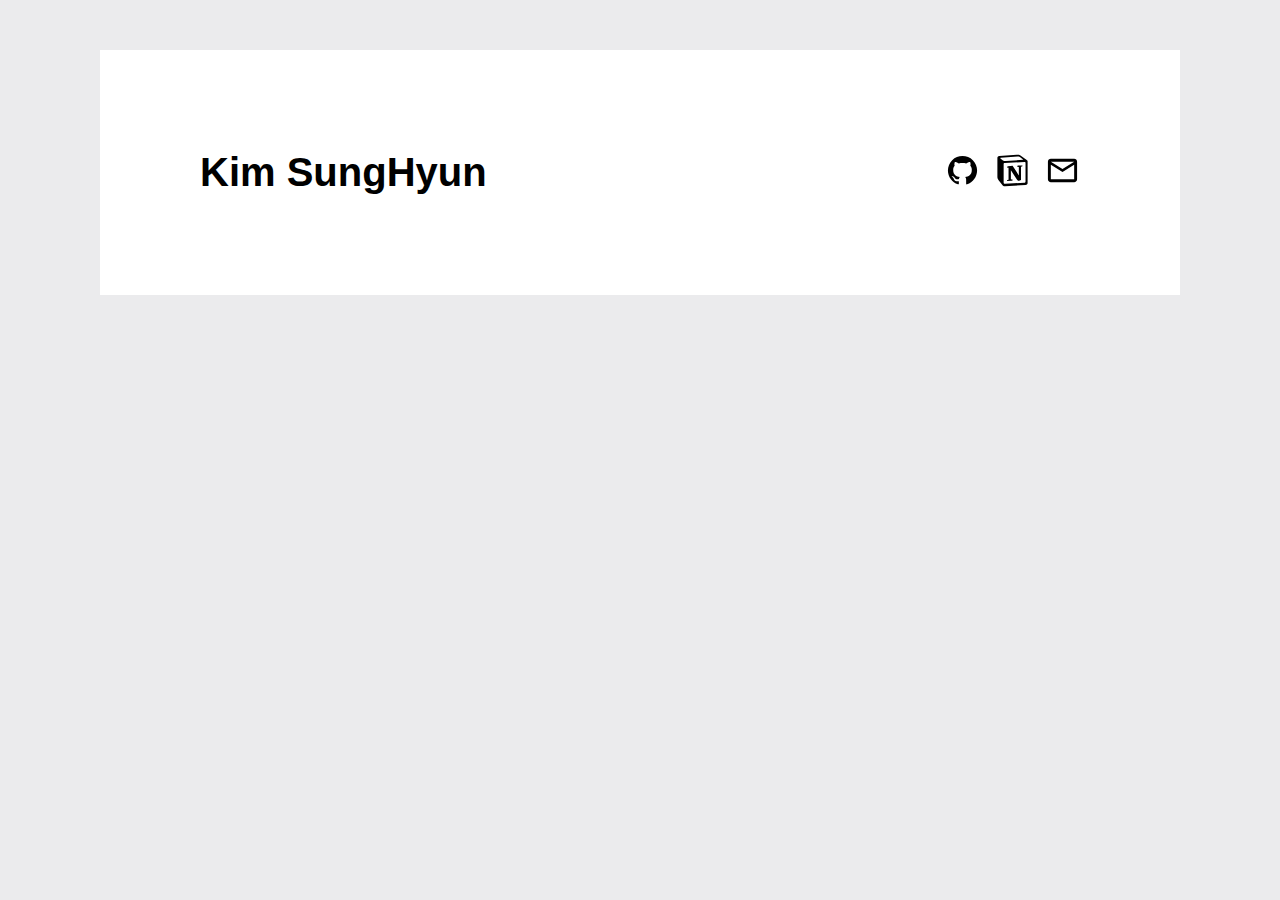
==== index.html @ 2fa6285d "feat: header의 sns 링크 목록 구현" ====
<!DOCTYPE html>
<html lang="en">
  <head>
    <meta charset="UTF-8" />
    <meta name="viewport" content="width=device-width, initial-scale=1.0" />
    <link rel="stylesheet" href="/main.css" />
    <title>Kim SungHyun portfolio</title>
  </head>
  <body>
    <div class="display__layout">
      <div class="display__contents">
        <header class="header">
          <div class="header__title">Kim SungHyun</div>
          <ul class="header__social__links">
            <li class="social__link">
              <a href="https://github.com/SungHyun627" target="_blank"
                ><img class="social__link__img" src ="./img/github.svg""Github" /></a
              >
            </li>
            <li class="social__link">
              <a
                href="https://accidental-methane-ebf.notion.site/c5a6a65ce86b47538ccb833015e7da30?pvs=4"
                target="_blank"
                ><img class="social__link__img" src ="./img/notion.svg""Github" /></a
              >
            </li>
            <li class="social__link">
              <a href="mailto:ksci195@hanmail.net"
                ><img class="social__link__img" src ="./img/mail.svg""Github" /></a
              >
            </li>
          </ul>
        </header>
      </div>
    </div>
  </body>
</html>
---- main.css ----
* {
  margin: 0;
  padding: 0;
  border: 0;
  font: inherit;
  vertical-align: baseline;
  font-family: 'Noto Sans KR', sans-serif;
  font-weight: 500;
  list-style: none;
  box-sizing: border-box;
}

.display__layout {
  background-color: #ebebed;
  padding: 50px 100px;
  min-height: 100vh;
}

.display__contents {
  background-color: #ffffff;
  padding: 100px 100px;
}

.header {
  display: flex;
  justify-content: space-between;
}

.header__title {
  font-size: 40px;
  font-weight: 600
}

.header__social__links {
  display: flex;
  align-items: center;
}

.social__link {
  margin-left: 15px;
}

.social__link__img {
  width: 35px;
  height: 35px;
}
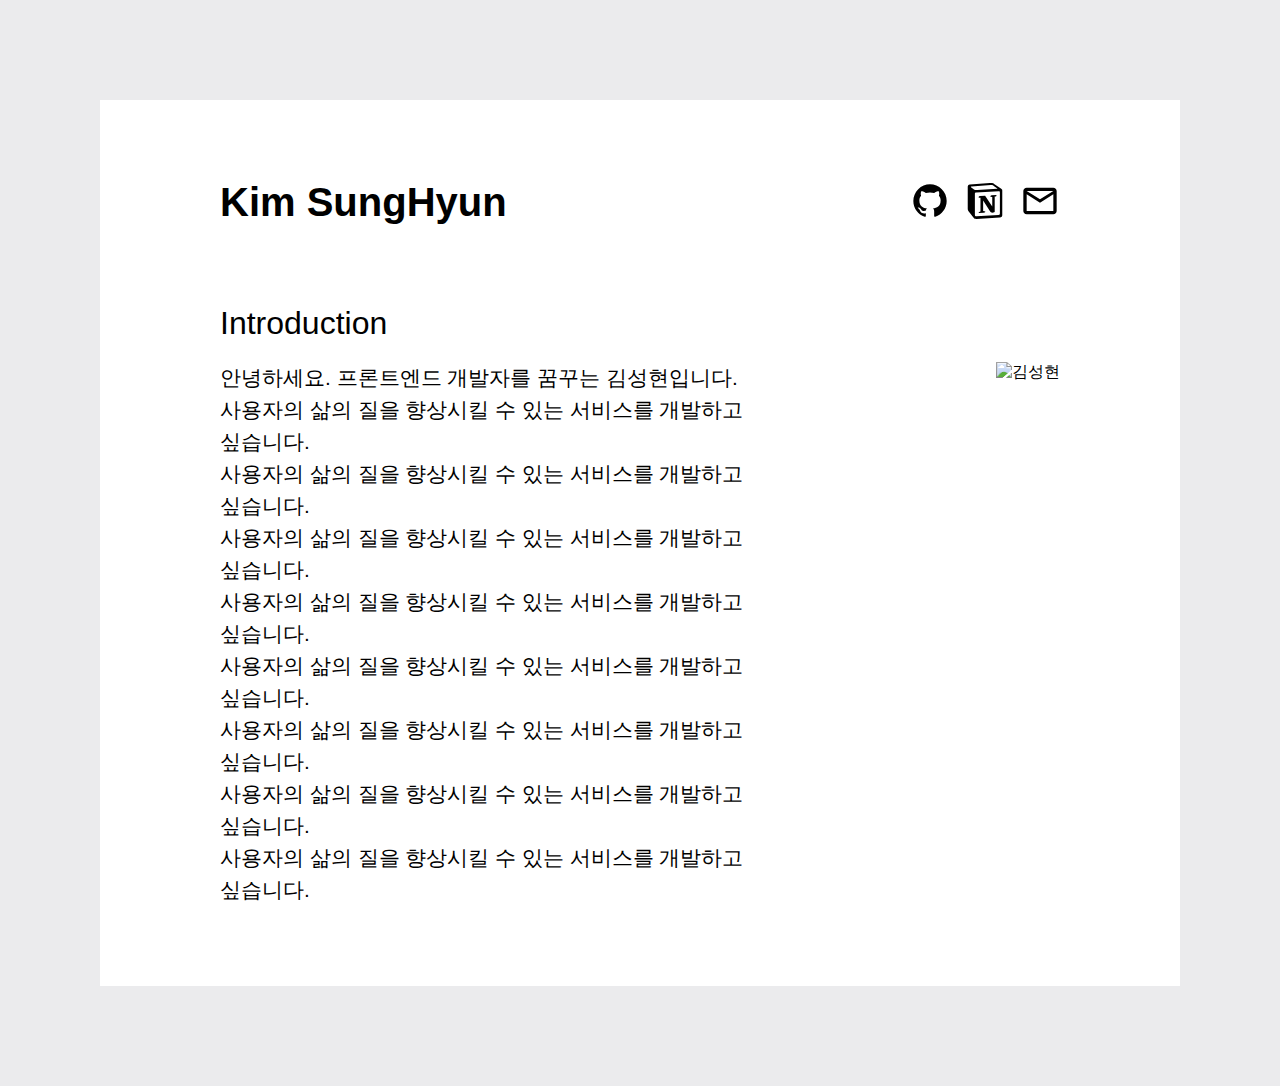
==== commit a31bb18a: "feat: introduction 구현" ====
--- a/index.html
+++ b/index.html
@@ -31,6 +31,25 @@
             </li>
           </ul>
         </header>
+        <div class="introduction">
+          <div class="introduction__title">Introduction</div>
+          <div class="introduction__detail">
+            <div class="introduction__aboutme">
+              안녕하세요. 프론트엔드 개발자를 꿈꾸는 김성현입니다.<br />
+              사용자의 삶의 질을 향상시킬 수 있는 서비스를 개발하고 싶습니다.<br />
+              사용자의 삶의 질을 향상시킬 수 있는 서비스를 개발하고 싶습니다.<br />
+              사용자의 삶의 질을 향상시킬 수 있는 서비스를 개발하고 싶습니다.<br />
+              사용자의 삶의 질을 향상시킬 수 있는 서비스를 개발하고 싶습니다.<br />
+              사용자의 삶의 질을 향상시킬 수 있는 서비스를 개발하고 싶습니다.<br />
+              사용자의 삶의 질을 향상시킬 수 있는 서비스를 개발하고 싶습니다.<br />
+              사용자의 삶의 질을 향상시킬 수 있는 서비스를 개발하고 싶습니다.<br />
+              사용자의 삶의 질을 향상시킬 수 있는 서비스를 개발하고 싶습니다.<br />
+            </div>
+            <div class="introduction__idPhoto">
+              <img class="idPhoto" src="./img/IdPhoto.jpg" alt="김성현" />
+            </div>
+          </div>
+        </div>
       </div>
     </div>
   </body>
--- a/main.css
+++ b/main.css
@@ -12,22 +12,23 @@
 
 .display__layout {
   background-color: #ebebed;
-  padding: 50px 100px;
+  padding: 100px;
   min-height: 100vh;
 }
 
 .display__contents {
   background-color: #ffffff;
-  padding: 100px 100px;
+  padding: 80px 120px;
 }
 
 .header {
   display: flex;
   justify-content: space-between;
+  margin-bottom: 80px;
 }
 
 .header__title {
-  font-size: 40px;
+  font-size: 2.5rem;
   font-weight: 600
 }
 
@@ -41,6 +42,34 @@
 }
 
 .social__link__img {
-  width: 35px;
-  height: 35px;
+  width: 40px;
+  height: 40px;
+}
+
+.introduction__title {
+  font-size: 2rem;
+  margin-bottom: 20px;
+}
+
+.introduction__detail {
+  display: grid;
+  grid-template-columns: 1fr 300px;
+}
+
+.introduction__aboutme {
+  font-size: 1.3rem;
+  font-weight: 350;
+}
+
+.introduction__idPhoto {
+  display: flex;
+  justify-content: flex-end;
+}
+
+.introduction__aboutme {
+  line-height: 2rem;
+}
+
+.idPhoto {
+  height: 300px;
 }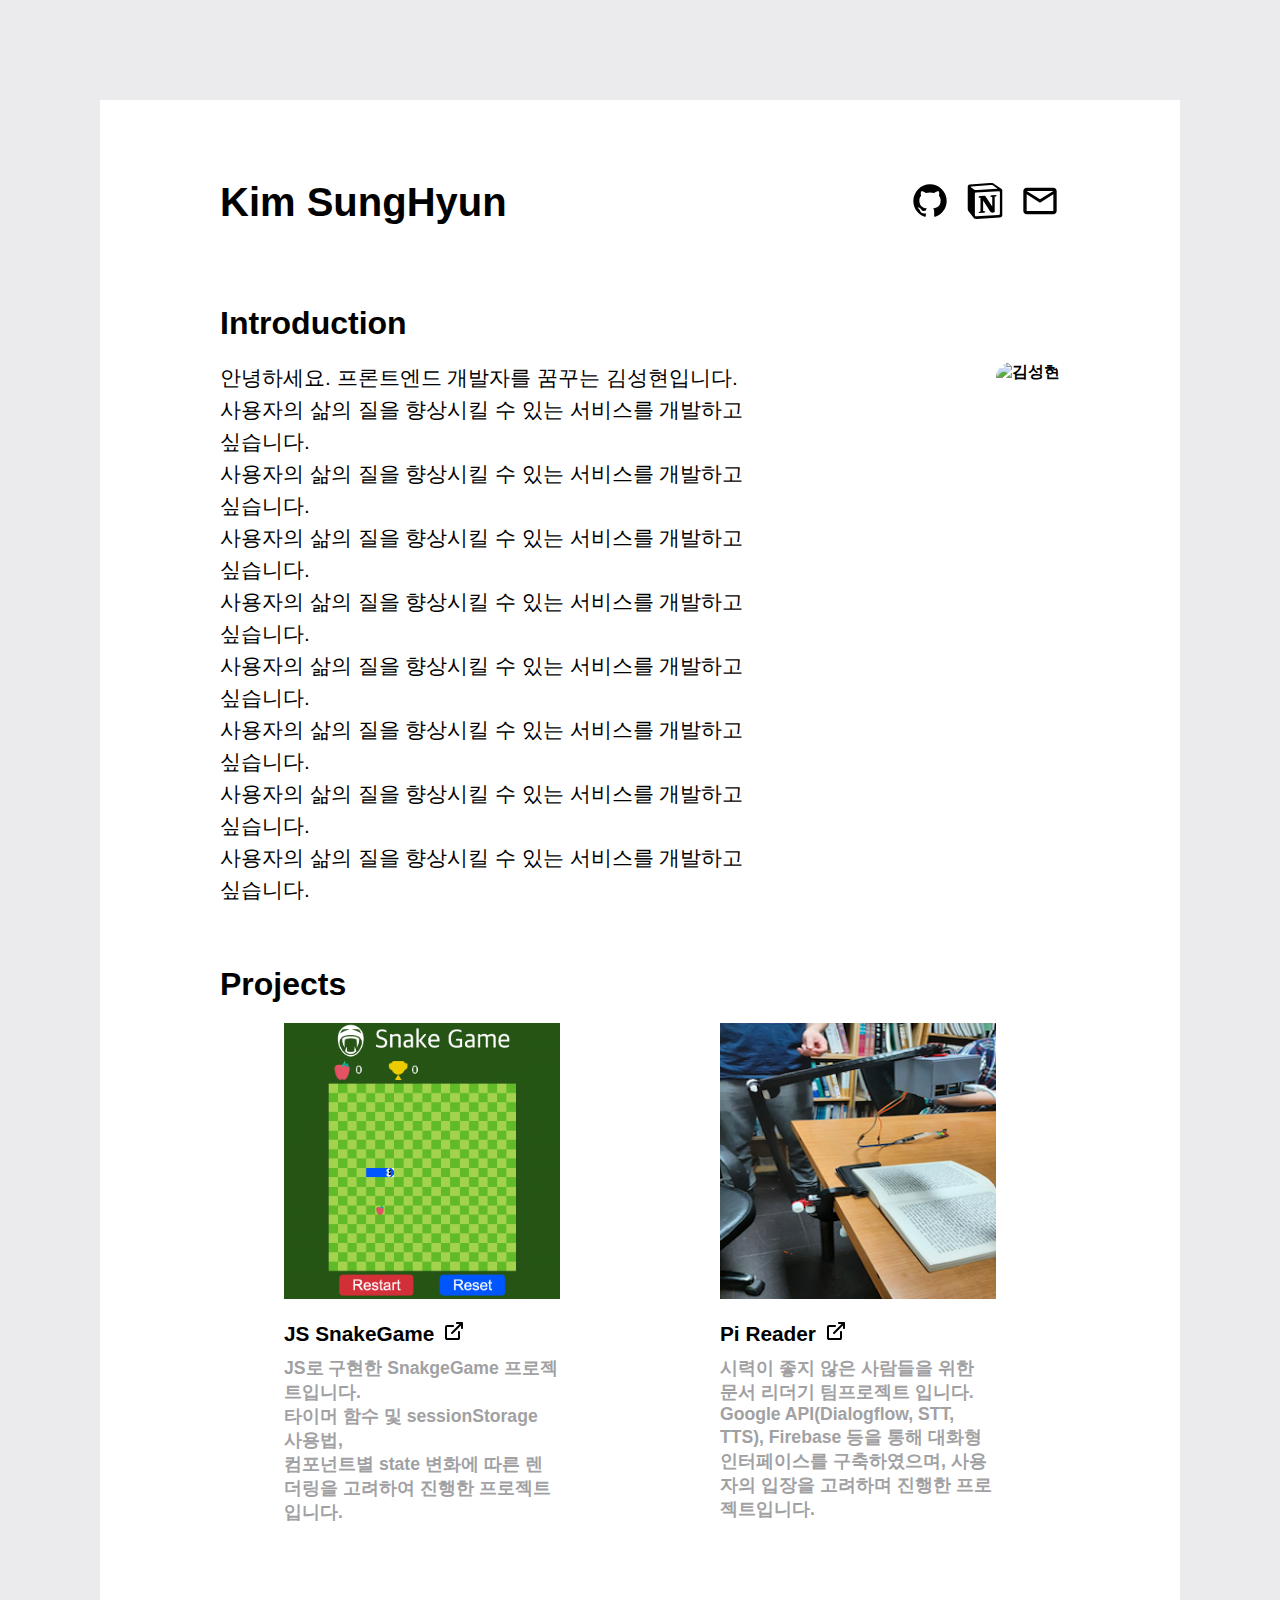
==== commit 2bb797de: "feat: Projects 소개 요소 구현" ====
--- a/index.html
+++ b/index.html
@@ -3,7 +3,7 @@
   <head>
     <meta charset="UTF-8" />
     <meta name="viewport" content="width=device-width, initial-scale=1.0" />
-    <link rel="stylesheet" href="/main.css" />
+    <link rel="stylesheet" href="./main.css" />
     <title>Kim SungHyun portfolio</title>
   </head>
   <body>
@@ -50,6 +50,49 @@
             </div>
           </div>
         </div>
+        <div class="projects">
+          <div class="projects__title">Projects</div>
+          <ul class="projects__list">
+            <div class="project">
+              <div class="project__img">
+                <img src="./img/snakegame.png" alt="js-snakegame" />
+              </div>
+              <div class="project__title">
+                JS SnakeGame
+                <a
+                  class="project__external__link"
+                  href="https://github.com/SungHyun627/JS-SnakeGame"
+                  target="_blank"
+                  ><img src="./img/external-link.svg" alt="JS-SnakeGame"
+                /></a>
+              </div>
+              <div class="external__link"></div>
+              <div class="project__description">
+                JS로 구현한 SnakgeGame 프로젝트입니다. <br />타이머 함수 및 sessionStorage
+                사용법,<br />
+                컴포넌트별 state 변화에 따른 렌더링을 고려하여 진행한 프로젝트입니다.
+              </div>
+            </div>
+            <div class="project">
+              <div class="project__img"><img src="./img/pireader.png" alt="js-snakegame" /></div>
+              <div class="project__title">
+                Pi Reader
+                <a
+                  class="project__external__link"
+                  href="https://github.com/SungHyun627/Capstone_Design_Project"
+                  target="_blank"
+                  ><img src="./img/external-link.svg" alt="Pi-Reader"
+                /></a>
+              </div>
+
+              <div class="project__description">
+                시력이 좋지 않은 사람들을 위한 문서 리더기 팀프로젝트 입니다. Google API(Dialogflow,
+                STT, TTS), Firebase 등을 통해 대화형 인터페이스를 구축하였으며, 사용자의 입장을
+                고려하며 진행한 프로젝트입니다.
+              </div>
+            </div>
+          </ul>
+        </div>
       </div>
     </div>
   </body>
--- a/main.css
+++ b/main.css
@@ -5,7 +5,7 @@
   font: inherit;
   vertical-align: baseline;
   font-family: 'Noto Sans KR', sans-serif;
-  font-weight: 500;
+  font-weight: 600;
   list-style: none;
   box-sizing: border-box;
 }
@@ -29,7 +29,7 @@
 
 .header__title {
   font-size: 2.5rem;
-  font-weight: 600
+  font-weight: 800
 }
 
 .header__social__links {
@@ -44,6 +44,10 @@
 .social__link__img {
   width: 40px;
   height: 40px;
+}
+
+.introduction {
+  margin-bottom: 60px;
 }
 
 .introduction__title {
@@ -66,10 +70,49 @@
   justify-content: flex-end;
 }
 
+.introduction__idPhoto img {
+  border-radius: 1rem;
+}
+
 .introduction__aboutme {
   line-height: 2rem;
 }
 
 .idPhoto {
   height: 300px;
+}
+
+.projects__list {
+  display: grid;
+  grid-template-columns: repeat(2, 1fr);
+  column-gap: 10rem;
+  padding: 0 4rem;
+}
+
+.projects__title {
+  font-size: 2rem;
+  margin-bottom: 20px;
+}
+
+.project__img img {
+  width: 100%;
+  height: 100%;
+  margin-bottom: 1rem;
+}
+
+.project__title {
+  display: flex;
+  align-items: center;
+  font-size: 1.3rem;
+  font-weight: 600;
+  margin-bottom: 0.5rem;
+}
+
+.project__external__link {
+  margin: 0 0.5rem;
+}
+
+.project__description {
+  font-size: 1.1rem;
+  color: #a1a1a3
 }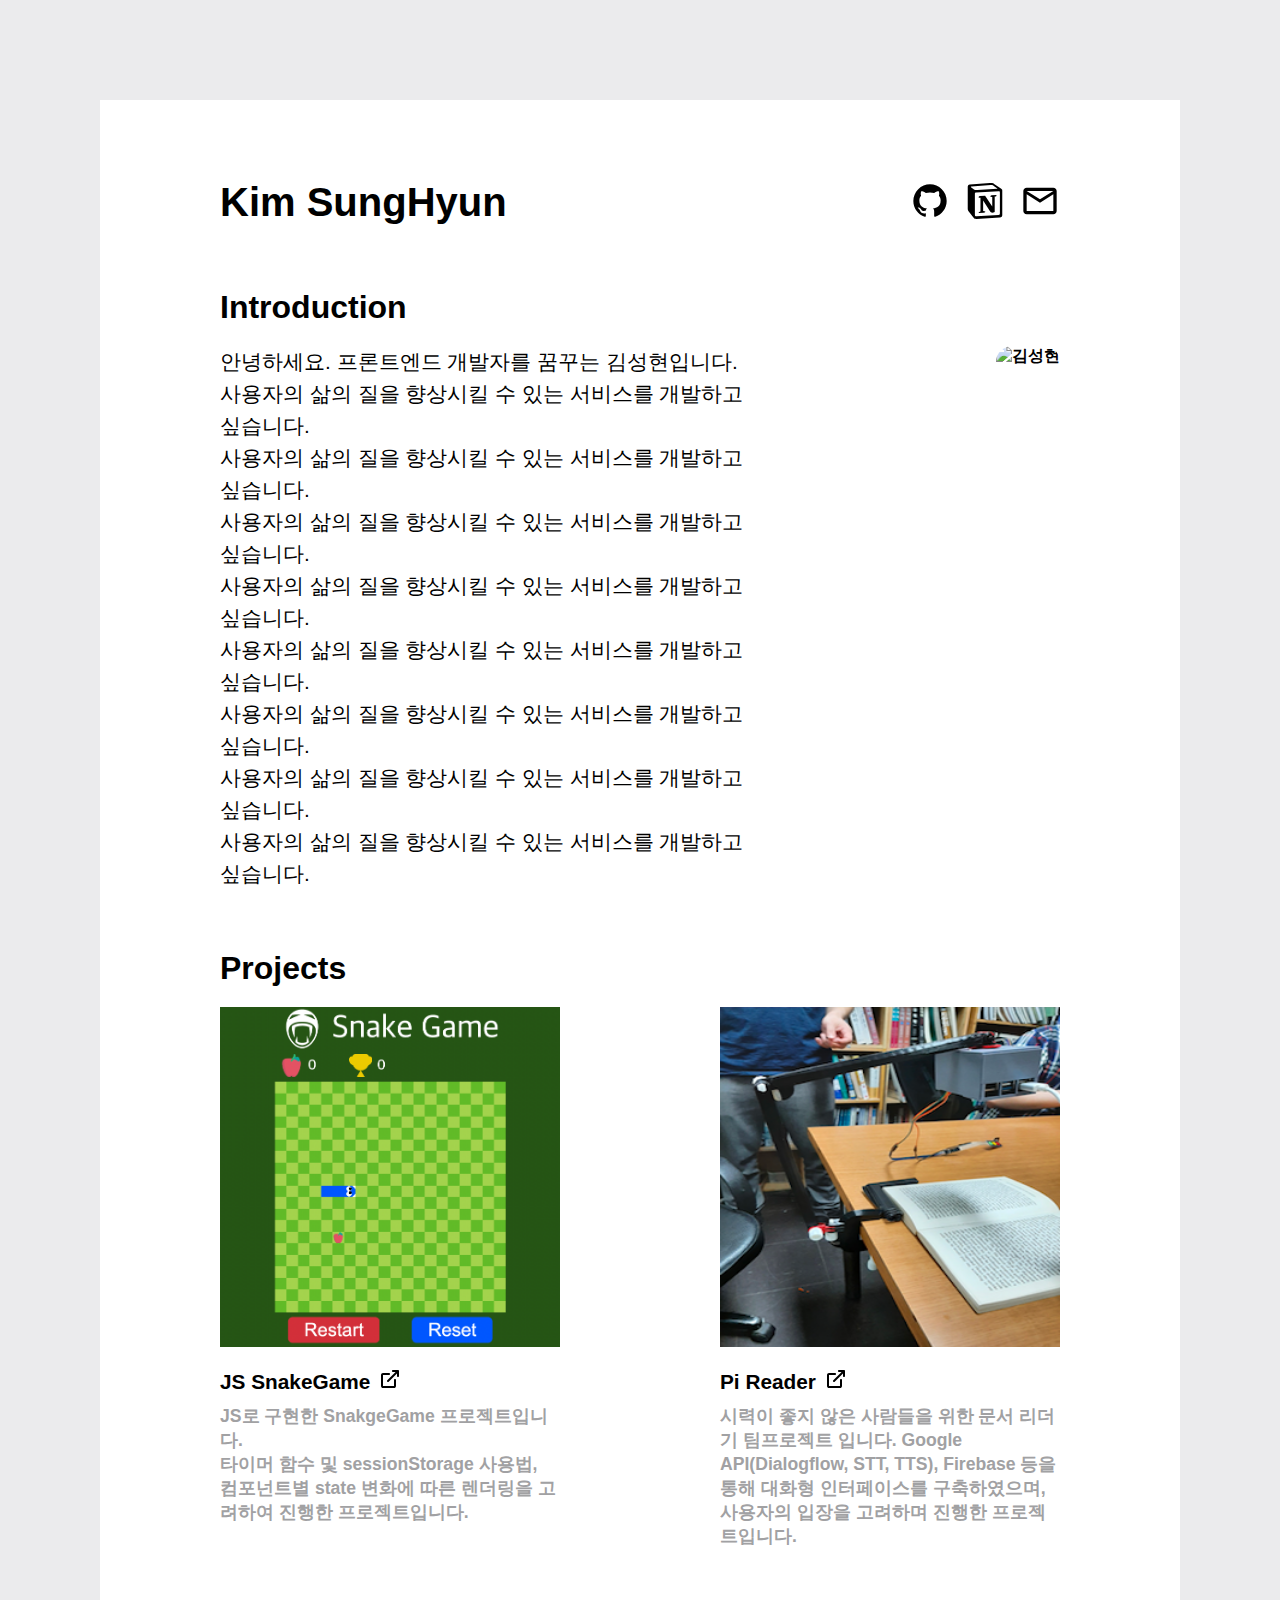
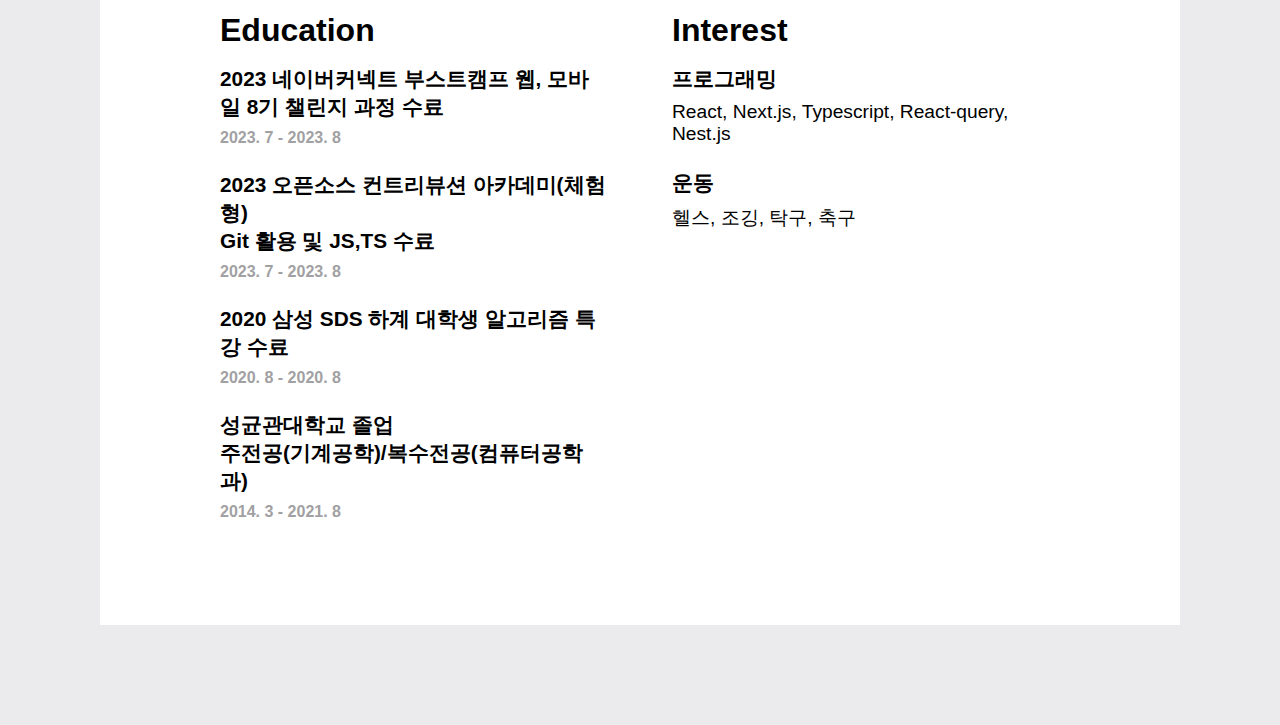
==== commit 8b0a9486: "feat: educate, interest container 구현" ====
--- a/index.html
+++ b/index.html
@@ -93,6 +93,61 @@
             </div>
           </ul>
         </div>
+        <div class="education-and-interests__container">
+          <div class="education__container">
+            <div class="education__container__title">Education</div>
+            <ul class="education__list">
+              <li class="education">
+                <div class="education__title">
+                  2023 네이버커넥트 부스트캠프 웹, 모바일 8기 챌린지 과정 수료<br />
+                </div>
+                <div class="education__period">2023. 7 - 2023. 8</div>
+              </li>
+              <li class="education">
+                <div class="education__title">
+                  2023 오픈소스 컨트리뷰션 아카데미(체험형)<br />
+                  Git 활용 및 JS,TS 수료
+                </div>
+                <div class="education__period">2023. 7 - 2023. 8</div>
+              </li>
+              <li class="education">
+                <div class="education__title">2020 삼성 SDS 하계 대학생 알고리즘 특강 수료</div>
+                <div class="education__period">2020. 8 - 2020. 8</div>
+              </li>
+              <li class="education">
+                <div class="education__title">
+                  성균관대학교 졸업<br />
+                  주전공(기계공학)/복수전공(컴퓨터공학과)
+                </div>
+                <div class="education__period">2014. 3 - 2021. 8</div>
+              </li>
+            </ul>
+          </div>
+          <div class="interest__container">
+            <div class="interest__container__title">Interest</div>
+            <ul class="interest__list">
+              <li class="interest">
+                <div class="interest__title">프로그래밍</div>
+                <p class="interest-items">React, Next.js, Typescript, React-query, Nest.js</p>
+              </li>
+              <li class="interest">
+                <div class="interest__title">운동</div>
+                <p class="interest-items">헬스, 조깅, 탁구, 축구</p>
+              </li>
+            </ul>
+          </div>
+          <!-- <div class="interest__container">
+            <div class="interests__container__title">Interests</div>
+            <ul class="interest__list">
+              <li class="interest">
+                <div class="interest-type__title">프로그래밍</div>
+                <ul class="interest-items">
+                  React
+                </ul>
+              </li>
+            </ul>
+          </div> -->
+        </div>
       </div>
     </div>
   </body>
--- a/main.css
+++ b/main.css
@@ -24,7 +24,7 @@
 .header {
   display: flex;
   justify-content: space-between;
-  margin-bottom: 80px;
+  margin-bottom: 4rem;
 }
 
 .header__title {
@@ -82,11 +82,14 @@
   height: 300px;
 }
 
+.projects {
+  margin-bottom: 4rem;
+}
+
 .projects__list {
   display: grid;
   grid-template-columns: repeat(2, 1fr);
   column-gap: 10rem;
-  padding: 0 4rem;
 }
 
 .projects__title {
@@ -115,4 +118,34 @@
 .project__description {
   font-size: 1.1rem;
   color: #a1a1a3
+}
+
+.education-and-interests__container {
+  display: grid;
+  grid-template-columns: repeat(2, 1fr);
+  column-gap: 4rem;
+}
+
+.education__container__title, .interest__container__title {
+  font-size: 2rem;
+  margin-bottom: 1rem;
+}
+
+.education, .interest {
+  margin-bottom: 1.5rem;
+}
+
+.education__title, .interest__title {
+  font-size: 1.3rem;
+  margin-bottom: 0.5rem;
+}
+
+.education__period {
+  color: #a1a1a3
+}
+
+.interest-items {
+  font-size: 1.2rem;
+  font-weight: 350;
+  margin-bottom: 0.5rem;
 }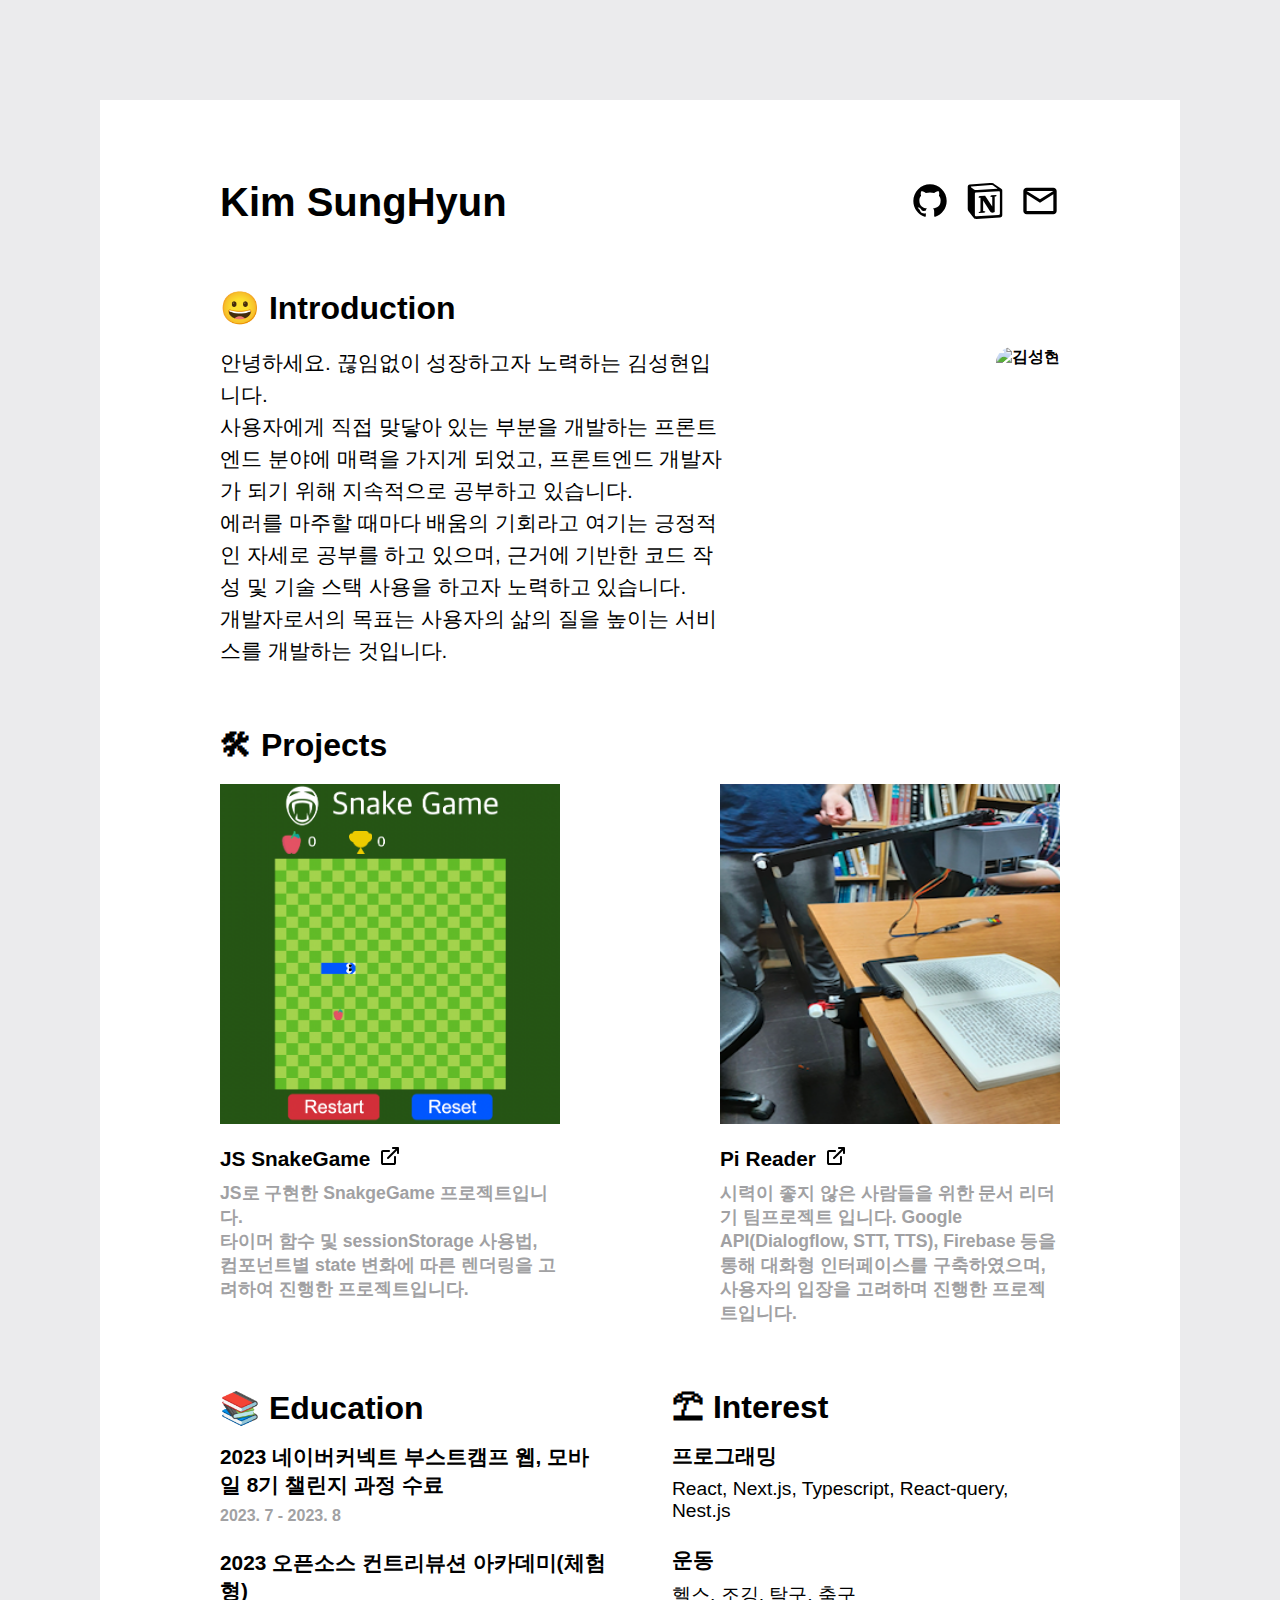
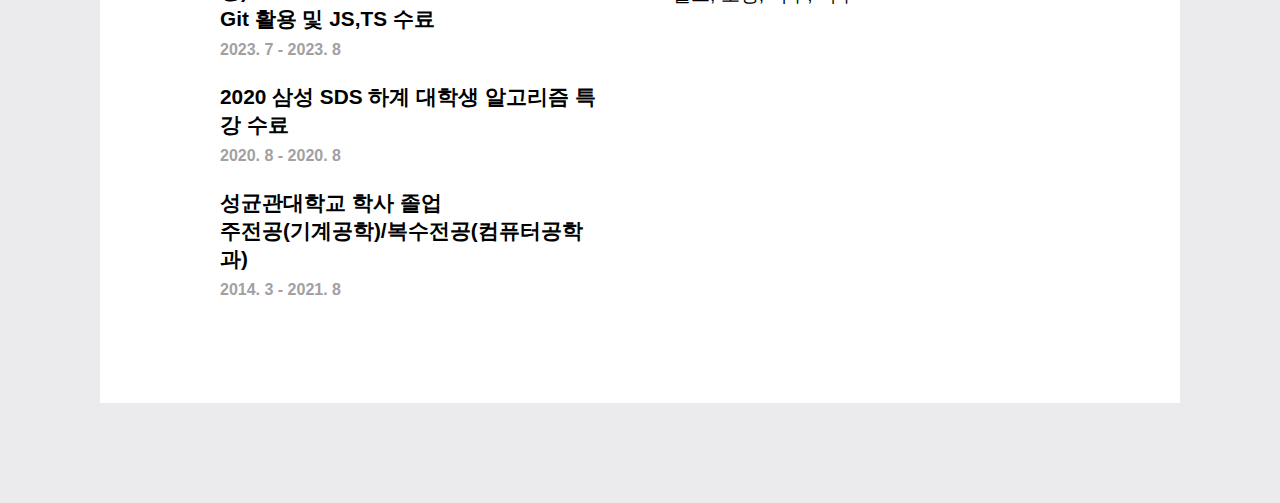
==== commit 5a205e51: "chore: 자기 소개 내용 수정 및 이모티콘 추가" ====
--- a/index.html
+++ b/index.html
@@ -32,18 +32,15 @@
           </ul>
         </header>
         <div class="introduction">
-          <div class="introduction__title">Introduction</div>
+          <div class="introduction__title">😀 Introduction</div>
           <div class="introduction__detail">
             <div class="introduction__aboutme">
-              안녕하세요. 프론트엔드 개발자를 꿈꾸는 김성현입니다.<br />
-              사용자의 삶의 질을 향상시킬 수 있는 서비스를 개발하고 싶습니다.<br />
-              사용자의 삶의 질을 향상시킬 수 있는 서비스를 개발하고 싶습니다.<br />
-              사용자의 삶의 질을 향상시킬 수 있는 서비스를 개발하고 싶습니다.<br />
-              사용자의 삶의 질을 향상시킬 수 있는 서비스를 개발하고 싶습니다.<br />
-              사용자의 삶의 질을 향상시킬 수 있는 서비스를 개발하고 싶습니다.<br />
-              사용자의 삶의 질을 향상시킬 수 있는 서비스를 개발하고 싶습니다.<br />
-              사용자의 삶의 질을 향상시킬 수 있는 서비스를 개발하고 싶습니다.<br />
-              사용자의 삶의 질을 향상시킬 수 있는 서비스를 개발하고 싶습니다.<br />
+              안녕하세요. 끊임없이 성장하고자 노력하는 김성현입니다. <br />사용자에게 직접 맞닿아
+              있는 부분을 개발하는 프론트엔드 분야에 매력을 가지게 되었고, 프론트엔드 개발자가 되기
+              위해 지속적으로 공부하고 있습니다.<br />에러를 마주할 때마다 배움의 기회라고 여기는
+              긍정적인 자세로 공부를 하고 있으며, 근거에 기반한 코드 작성 및 기술 스택 사용을 하고자
+              노력하고 있습니다. <br />개발자로서의 목표는 사용자의 삶의 질을 높이는 서비스를
+              개발하는 것입니다.
             </div>
             <div class="introduction__idPhoto">
               <img class="idPhoto" src="./img/IdPhoto.jpg" alt="김성현" />
@@ -51,7 +48,7 @@
           </div>
         </div>
         <div class="projects">
-          <div class="projects__title">Projects</div>
+          <div class="projects__title">🛠 Projects</div>
           <ul class="projects__list">
             <div class="project">
               <div class="project__img">
@@ -95,7 +92,7 @@
         </div>
         <div class="education-and-interests__container">
           <div class="education__container">
-            <div class="education__container__title">Education</div>
+            <div class="education__container__title">📚 Education</div>
             <ul class="education__list">
               <li class="education">
                 <div class="education__title">
@@ -116,7 +113,7 @@
               </li>
               <li class="education">
                 <div class="education__title">
-                  성균관대학교 졸업<br />
+                  성균관대학교 학사 졸업<br />
                   주전공(기계공학)/복수전공(컴퓨터공학과)
                 </div>
                 <div class="education__period">2014. 3 - 2021. 8</div>
@@ -124,7 +121,7 @@
             </ul>
           </div>
           <div class="interest__container">
-            <div class="interest__container__title">Interest</div>
+            <div class="interest__container__title">⛱ Interest</div>
             <ul class="interest__list">
               <li class="interest">
                 <div class="interest__title">프로그래밍</div>
--- a/main.css
+++ b/main.css
@@ -63,6 +63,7 @@
 .introduction__aboutme {
   font-size: 1.3rem;
   font-weight: 350;
+  padding-right: 2rem;
 }
 
 .introduction__idPhoto {
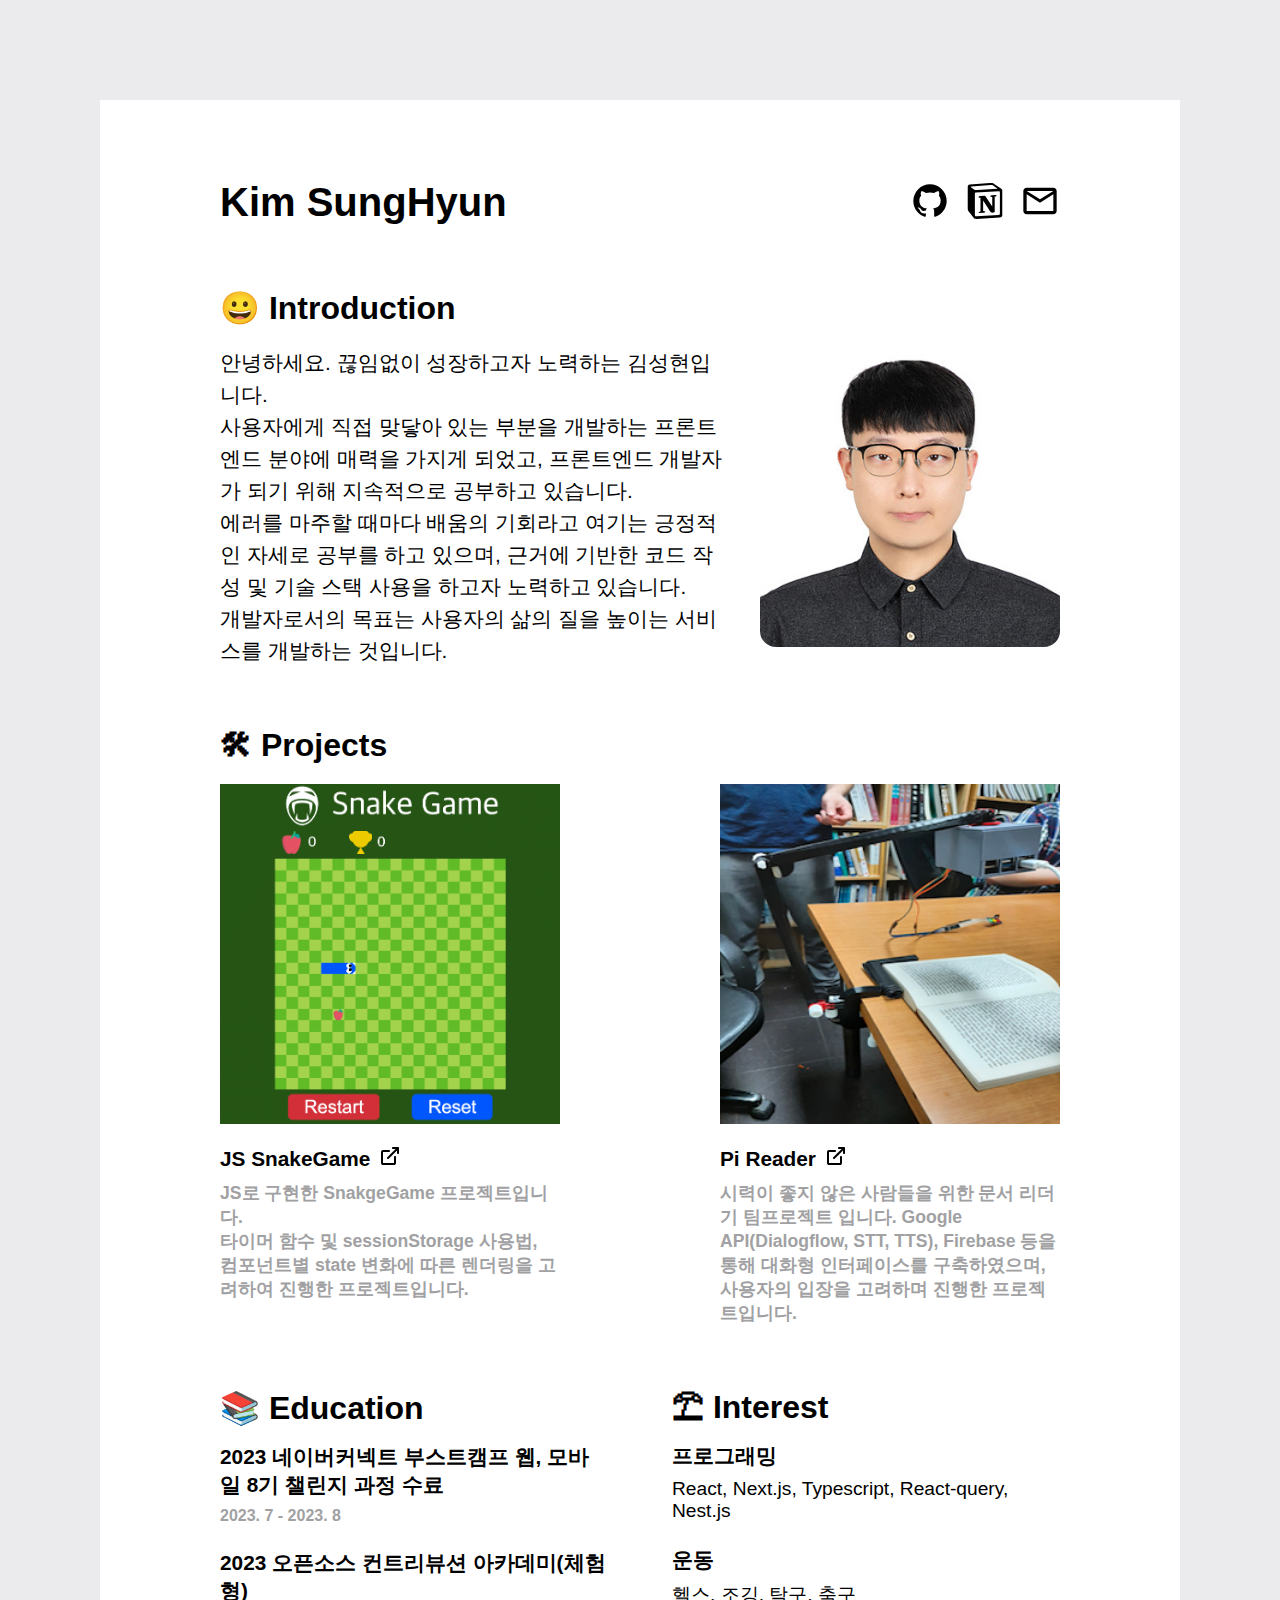
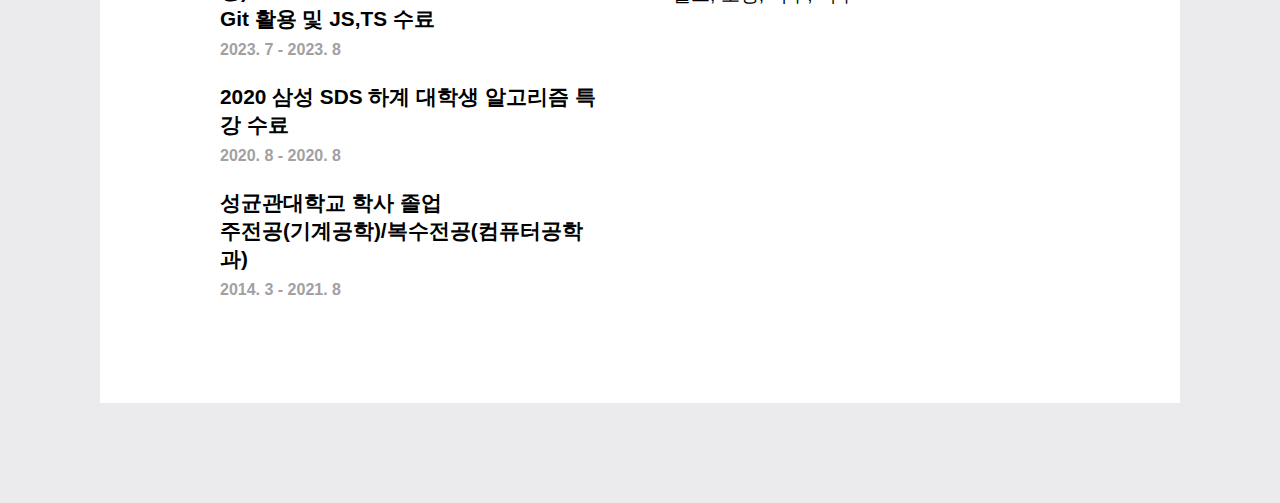
==== commit 43f39cba: "fix: 증명 사진 확장자 수정" ====
--- a/index.html
+++ b/index.html
@@ -43,7 +43,7 @@
               개발하는 것입니다.
             </div>
             <div class="introduction__idPhoto">
-              <img class="idPhoto" src="./img/IdPhoto.jpg" alt="김성현" />
+              <img class="idPhoto" src="./img/idphoto.png" alt="김성현" />
             </div>
           </div>
         </div>
